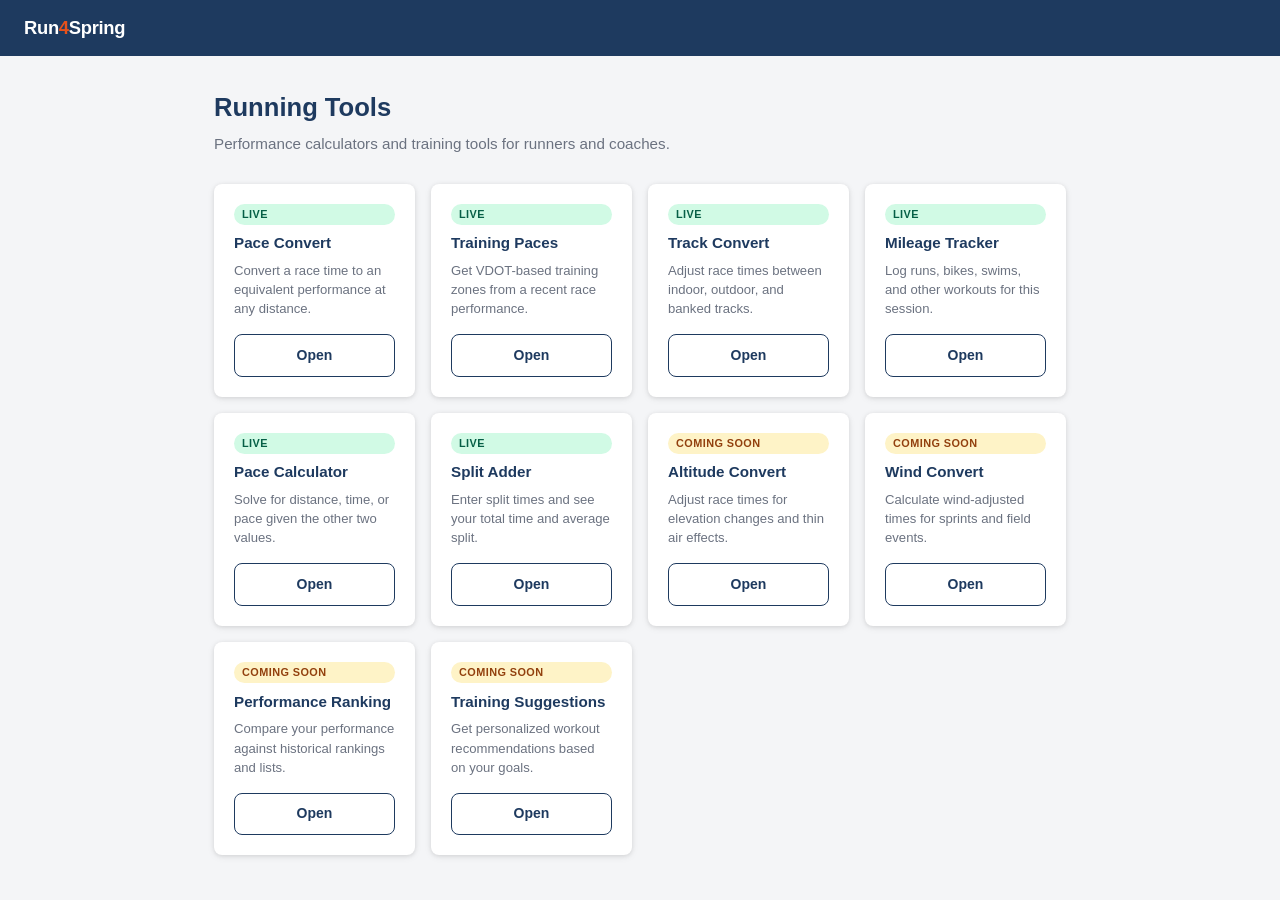
==== src/main/resources/static/index.html @ c2bf88f1 "Bug Fixes: - Removed self-referential dependency in pom.xml (was preventing the server from building" ====
<!DOCTYPE html>
<html lang="en">
<head>
  <meta charset="UTF-8">
  <meta name="viewport" content="width=device-width, initial-scale=1.0">
  <title>Run4Spring</title>
  <link rel="stylesheet" href="styles.css">
</head>
<body>
  <nav class="navbar">
    <a href="/" class="nav-brand">Run<span>4</span>Spring</a>
  </nav>
  <main class="container">
    <div class="page-header">
      <h1>Running Tools</h1>
      <p>Performance calculators and training tools for runners and coaches.</p>
    </div>
    <div class="feature-grid">

      <div class="feature-card">
        <span class="badge badge-live">Live</span>
        <h3>Pace Convert</h3>
        <p>Convert a race time to an equivalent performance at any distance.</p>
        <a href="/pace-convert.html" class="btn btn-outline">Open</a>
      </div>

      <div class="feature-card">
        <span class="badge badge-live">Live</span>
        <h3>Training Paces</h3>
        <p>Get VDOT-based training zones from a recent race performance.</p>
        <a href="/training-paces.html" class="btn btn-outline">Open</a>
      </div>

      <div class="feature-card">
        <span class="badge badge-live">Live</span>
        <h3>Track Convert</h3>
        <p>Adjust race times between indoor, outdoor, and banked tracks.</p>
        <a href="/track-convert.html" class="btn btn-outline">Open</a>
      </div>

      <div class="feature-card">
        <span class="badge badge-live">Live</span>
        <h3>Mileage Tracker</h3>
        <p>Log runs, bikes, swims, and other workouts for this session.</p>
        <a href="/mileage-tracker.html" class="btn btn-outline">Open</a>
      </div>

      <div class="feature-card">
        <span class="badge badge-live">Live</span>
        <h3>Pace Calculator</h3>
        <p>Solve for distance, time, or pace given the other two values.</p>
        <a href="/pace-calculator.html" class="btn btn-outline">Open</a>
      </div>

      <div class="feature-card">
        <span class="badge badge-live">Live</span>
        <h3>Split Adder</h3>
        <p>Enter split times and see your total time and average split.</p>
        <a href="/split-adder.html" class="btn btn-outline">Open</a>
      </div>

      <div class="feature-card">
        <span class="badge badge-soon">Coming Soon</span>
        <h3>Altitude Convert</h3>
        <p>Adjust race times for elevation changes and thin air effects.</p>
        <a href="/altitude-convert.html" class="btn btn-outline">Open</a>
      </div>

      <div class="feature-card">
        <span class="badge badge-soon">Coming Soon</span>
        <h3>Wind Convert</h3>
        <p>Calculate wind-adjusted times for sprints and field events.</p>
        <a href="/wind-convert.html" class="btn btn-outline">Open</a>
      </div>

      <div class="feature-card">
        <span class="badge badge-soon">Coming Soon</span>
        <h3>Performance Ranking</h3>
        <p>Compare your performance against historical rankings and lists.</p>
        <a href="/perf-ranking.html" class="btn btn-outline">Open</a>
      </div>

      <div class="feature-card">
        <span class="badge badge-soon">Coming Soon</span>
        <h3>Training Suggestions</h3>
        <p>Get personalized workout recommendations based on your goals.</p>
        <a href="/training-suggestions.html" class="btn btn-outline">Open</a>
      </div>

    </div>
  </main>
</body>
</html>
---- src/main/resources/static/styles.css ----
*, *::before, *::after { box-sizing: border-box; margin: 0; padding: 0; }

:root {
  --primary: #1e3a5f;
  --accent: #e8511a;
  --bg: #f4f5f7;
  --surface: #fff;
  --text: #2c3e50;
  --muted: #6b7280;
  --border: #d1d5db;
  --success: #27ae60;
  --error: #c0392b;
  --radius: 8px;
  --shadow: 0 1px 4px rgba(0,0,0,.1), 0 2px 8px rgba(0,0,0,.06);
}

body {
  font-family: -apple-system, BlinkMacSystemFont, "Segoe UI", Roboto, sans-serif;
  background: var(--bg);
  color: var(--text);
  line-height: 1.55;
  min-height: 100vh;
}

/* ── Nav ─────────────────────────────── */
.navbar {
  background: var(--primary);
  padding: 0 1.5rem;
  height: 56px;
  display: flex;
  align-items: center;
  justify-content: space-between;
  position: sticky;
  top: 0;
  z-index: 100;
}
.nav-brand {
  font-size: 1.15rem;
  font-weight: 700;
  color: #fff;
  text-decoration: none;
  letter-spacing: -0.3px;
}
.nav-brand span { color: var(--accent); }
.nav-links a {
  color: #b8c8d8;
  text-decoration: none;
  margin-left: 1.5rem;
  font-size: 0.875rem;
  transition: color .15s;
}
.nav-links a:hover { color: #fff; }

/* ── Layout ──────────────────────────── */
.container { max-width: 900px; margin: 0 auto; padding: 2rem 1.5rem; }

.page-header { margin-bottom: 1.75rem; }
.page-header h1 { font-size: 1.6rem; font-weight: 700; color: var(--primary); }
.page-header p { color: var(--muted); margin-top: 0.3rem; font-size: 0.95rem; }

/* ── Cards ───────────────────────────── */
.card {
  background: var(--surface);
  border-radius: var(--radius);
  box-shadow: var(--shadow);
  padding: 1.5rem;
}
.card + .card { margin-top: 1.25rem; }
.card-title {
  font-size: 0.8rem;
  font-weight: 700;
  text-transform: uppercase;
  letter-spacing: 0.06em;
  color: var(--muted);
  margin-bottom: 1.25rem;
}

/* ── Feature grid (home) ─────────────── */
.feature-grid {
  display: grid;
  grid-template-columns: repeat(auto-fill, minmax(195px, 1fr));
  gap: 1rem;
}
.feature-card {
  background: var(--surface);
  border-radius: var(--radius);
  box-shadow: var(--shadow);
  padding: 1.25rem;
  display: flex;
  flex-direction: column;
  gap: 0.4rem;
  transition: box-shadow .15s, transform .15s;
}
.feature-card:hover {
  box-shadow: 0 4px 16px rgba(0,0,0,.12);
  transform: translateY(-1px);
}
.feature-card h3 { font-size: 0.95rem; font-weight: 700; color: var(--primary); }
.feature-card p { font-size: 0.82rem; color: var(--muted); flex: 1; line-height: 1.45; }
.feature-card .btn { margin-top: 0.6rem; text-align: center; }

/* ── Badges ──────────────────────────── */
.badge {
  display: inline-block;
  font-size: 0.68rem;
  font-weight: 700;
  padding: 2px 8px;
  border-radius: 99px;
  text-transform: uppercase;
  letter-spacing: 0.04em;
}
.badge-live { background: #d1fae5; color: #065f46; }
.badge-soon { background: #fef3c7; color: #92400e; }

/* ── Forms ───────────────────────────── */
.form-group { margin-bottom: 1.1rem; }
.form-group label {
  display: block;
  font-size: 0.85rem;
  font-weight: 600;
  margin-bottom: 0.35rem;
  color: var(--text);
}
.form-hint { font-size: 0.75rem; color: var(--muted); margin-top: 0.25rem; }

input[type="text"],
input[type="number"],
select,
textarea {
  width: 100%;
  padding: 0.55rem 0.75rem;
  border: 1.5px solid var(--border);
  border-radius: var(--radius);
  font-size: 0.9rem;
  background: #fff;
  color: var(--text);
  transition: border-color .15s, box-shadow .15s;
}
input:focus, select:focus, textarea:focus {
  outline: none;
  border-color: var(--primary);
  box-shadow: 0 0 0 3px rgba(30,58,95,.12);
}
input:disabled, select:disabled {
  background: #f3f4f6;
  color: var(--muted);
  cursor: not-allowed;
}

.form-row { display: grid; grid-template-columns: 1fr 1fr; gap: 1rem; }
.form-row-3 { display: grid; grid-template-columns: 1fr 1fr 1fr; gap: 1rem; }

.radio-group { display: flex; gap: 1rem; }
.radio-group label {
  display: flex;
  align-items: center;
  gap: 0.35rem;
  font-weight: 400;
  cursor: pointer;
}
.radio-group input[type="radio"] { width: auto; }

/* ── Buttons ─────────────────────────── */
.btn {
  display: inline-block;
  padding: 0.6rem 1.3rem;
  border-radius: var(--radius);
  font-size: 0.875rem;
  font-weight: 600;
  cursor: pointer;
  text-decoration: none;
  border: none;
  transition: filter .15s, box-shadow .15s;
  white-space: nowrap;
}
.btn-primary { background: var(--accent); color: #fff; }
.btn-primary:hover { filter: brightness(1.08); }
.btn-primary:active { filter: brightness(0.95); }
.btn-outline { background: transparent; color: var(--primary); border: 1.5px solid var(--primary); }
.btn-outline:hover { background: var(--primary); color: #fff; }
.btn-sm { padding: 0.35rem 0.8rem; font-size: 0.8rem; }
.btn-danger { background: var(--error); color: #fff; }
.btn-danger:hover { filter: brightness(1.1); }
.btn:disabled { opacity: 0.6; cursor: not-allowed; filter: none; }

/* ── Results ─────────────────────────── */
.result { display: none; }
.result.visible { display: block; }

.result-big { font-size: 2.2rem; font-weight: 800; color: var(--primary); line-height: 1.1; }
.result-sub { font-size: 0.85rem; color: var(--muted); margin-top: 0.25rem; }

.result-row {
  display: flex;
  justify-content: space-between;
  align-items: center;
  padding: 0.6rem 0;
  border-bottom: 1px solid #f0f0f0;
}
.result-row:last-child { border-bottom: none; }
.result-label { font-size: 0.85rem; color: var(--muted); }
.result-value { font-size: 0.95rem; font-weight: 600; }

/* ── Training paces table ────────────── */
.paces-grid { display: grid; grid-template-columns: 1fr 1fr; gap: 0; }
.paces-table { width: 100%; border-collapse: collapse; font-size: 0.875rem; }
.paces-table th {
  background: var(--primary);
  color: #fff;
  padding: 0.55rem 0.85rem;
  text-align: left;
  font-weight: 600;
  font-size: 0.8rem;
  text-transform: uppercase;
  letter-spacing: 0.04em;
}
.paces-table td { padding: 0.55rem 0.85rem; border-bottom: 1px solid #f0f0f0; }
.paces-table tr:last-child td { border-bottom: none; }
.paces-table tr:nth-child(even) td { background: #f9fafb; }
.vdot-score {
  display: inline-flex;
  align-items: center;
  justify-content: center;
  width: 56px;
  height: 56px;
  background: var(--primary);
  color: #fff;
  border-radius: 50%;
  font-size: 1.3rem;
  font-weight: 800;
  margin-bottom: 0.75rem;
}

/* ── Mileage tracker ─────────────────── */
.activity-list { margin-top: 1.25rem; }
.activity-item {
  background: var(--surface);
  border-radius: var(--radius);
  box-shadow: var(--shadow);
  padding: 1rem 1.25rem;
  margin-bottom: 0.75rem;
}
.activity-item-header {
  display: flex;
  justify-content: space-between;
  align-items: center;
  margin-bottom: 0.4rem;
}
.activity-title { font-weight: 700; font-size: 0.95rem; }
.activity-type {
  font-size: 0.75rem;
  font-weight: 700;
  text-transform: uppercase;
  letter-spacing: 0.05em;
  color: var(--accent);
}
.activity-meta { font-size: 0.82rem; color: var(--muted); display: flex; gap: 1.25rem; flex-wrap: wrap; }

/* ── Split adder ─────────────────────── */
.split-list { list-style: none; }
.split-item {
  display: flex;
  align-items: center;
  justify-content: space-between;
  padding: 0.5rem 0;
  border-bottom: 1px solid #f0f0f0;
}
.split-item:last-child { border-bottom: none; }
.split-num { font-size: 0.75rem; color: var(--muted); width: 28px; }
.split-time { font-weight: 600; flex: 1; }
.split-total { font-size: 2rem; font-weight: 800; color: var(--primary); }

/* ── Stub / coming soon ──────────────── */
.stub-box { text-align: center; padding: 4rem 2rem; }
.stub-badge { margin-bottom: 1.25rem; }
.stub-title { font-size: 1.5rem; font-weight: 700; color: var(--primary); margin-bottom: 0.5rem; }
.stub-desc { color: var(--muted); max-width: 420px; margin: 0 auto 1.5rem; line-height: 1.6; }

/* ── Messages ────────────────────────── */
.error-msg {
  color: var(--error);
  font-size: 0.85rem;
  margin-top: 0.75rem;
  padding: 0.6rem 0.85rem;
  background: #fdf2f2;
  border-radius: var(--radius);
  border-left: 3px solid var(--error);
  display: none;
}
.error-msg.visible { display: block; }

.info-note {
  font-size: 0.8rem;
  color: var(--muted);
  background: #f0f4f8;
  border-radius: var(--radius);
  padding: 0.6rem 0.85rem;
  margin-bottom: 1rem;
  border-left: 3px solid var(--primary);
}

.empty-state { text-align: center; color: var(--muted); padding: 2rem; font-size: 0.9rem; }
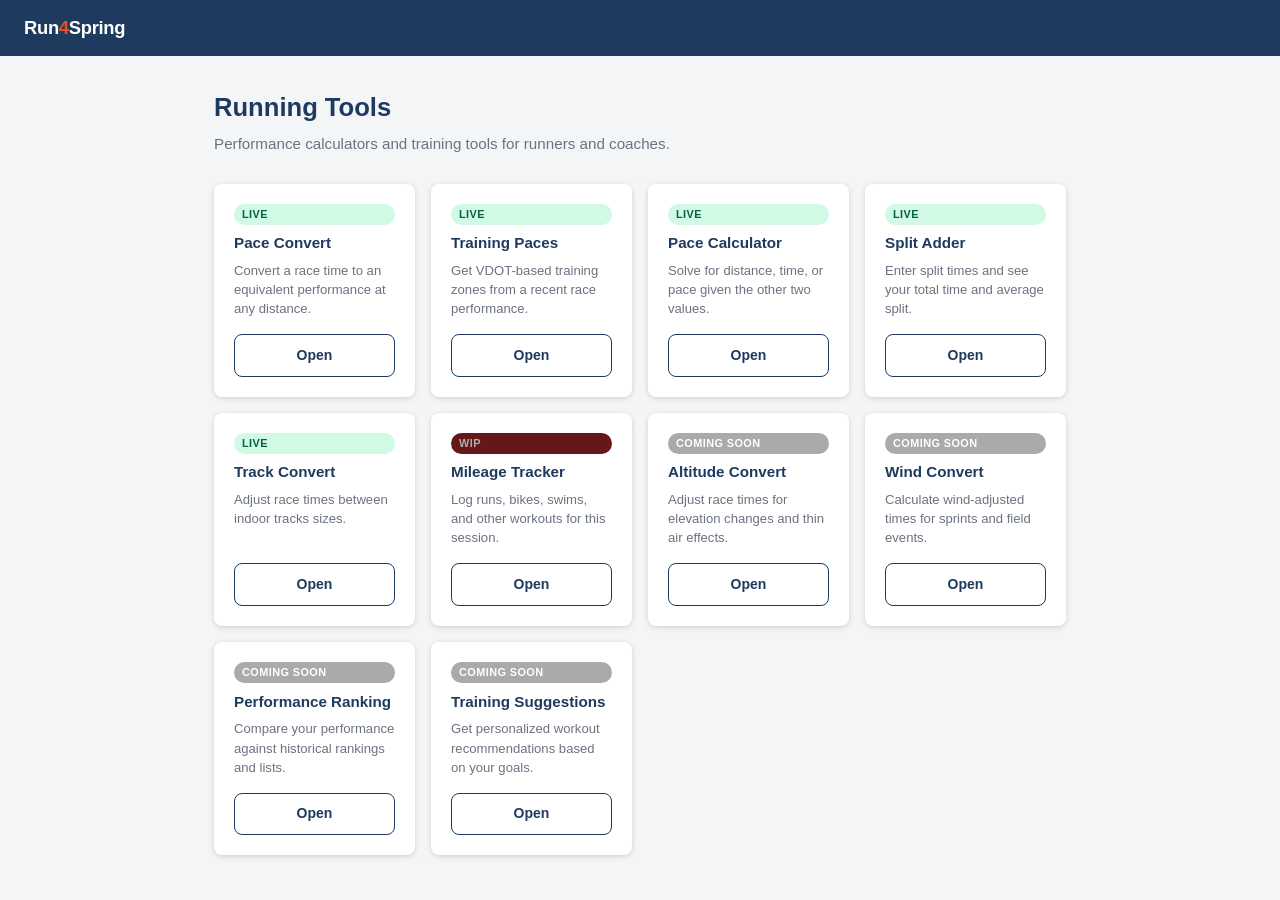
==== commit 9275d7e5: "UI Intuitiveness Fixes" ====
--- a/src/main/resources/static/index.html
+++ b/src/main/resources/static/index.html
@@ -33,20 +33,6 @@
 
       <div class="feature-card">
         <span class="badge badge-live">Live</span>
-        <h3>Track Convert</h3>
-        <p>Adjust race times between indoor, outdoor, and banked tracks.</p>
-        <a href="/track-convert.html" class="btn btn-outline">Open</a>
-      </div>
-
-      <div class="feature-card">
-        <span class="badge badge-live">Live</span>
-        <h3>Mileage Tracker</h3>
-        <p>Log runs, bikes, swims, and other workouts for this session.</p>
-        <a href="/mileage-tracker.html" class="btn btn-outline">Open</a>
-      </div>
-
-      <div class="feature-card">
-        <span class="badge badge-live">Live</span>
         <h3>Pace Calculator</h3>
         <p>Solve for distance, time, or pace given the other two values.</p>
         <a href="/pace-calculator.html" class="btn btn-outline">Open</a>
@@ -57,6 +43,20 @@
         <h3>Split Adder</h3>
         <p>Enter split times and see your total time and average split.</p>
         <a href="/split-adder.html" class="btn btn-outline">Open</a>
+      </div>
+
+      <div class="feature-card">
+        <span class="badge badge-live">Live</span>
+        <h3>Track Convert</h3>
+        <p>Adjust race times between indoor tracks sizes.</p>
+        <a href="/track-convert.html" class="btn btn-outline">Open</a>
+      </div>
+
+      <div class="feature-card">
+        <span class="badge badge-wip">WIP</span>
+        <h3>Mileage Tracker</h3>
+        <p>Log runs, bikes, swims, and other workouts for this session.</p>
+        <a href="/mileage-tracker.html" class="btn btn-outline">Open</a>
       </div>
 
       <div class="feature-card">
--- a/src/main/resources/static/styles.css
+++ b/src/main/resources/static/styles.css
@@ -110,7 +110,8 @@
   letter-spacing: 0.04em;
 }
 .badge-live { background: #d1fae5; color: #065f46; }
-.badge-soon { background: #fef3c7; color: #92400e; }
+.badge-soon { background: #aaaaaa; color: #ffffff; }
+.badge-wip { background: #651818; color: #afafaf; }
 
 /* ── Forms ───────────────────────────── */
 .form-group { margin-bottom: 1.1rem; }
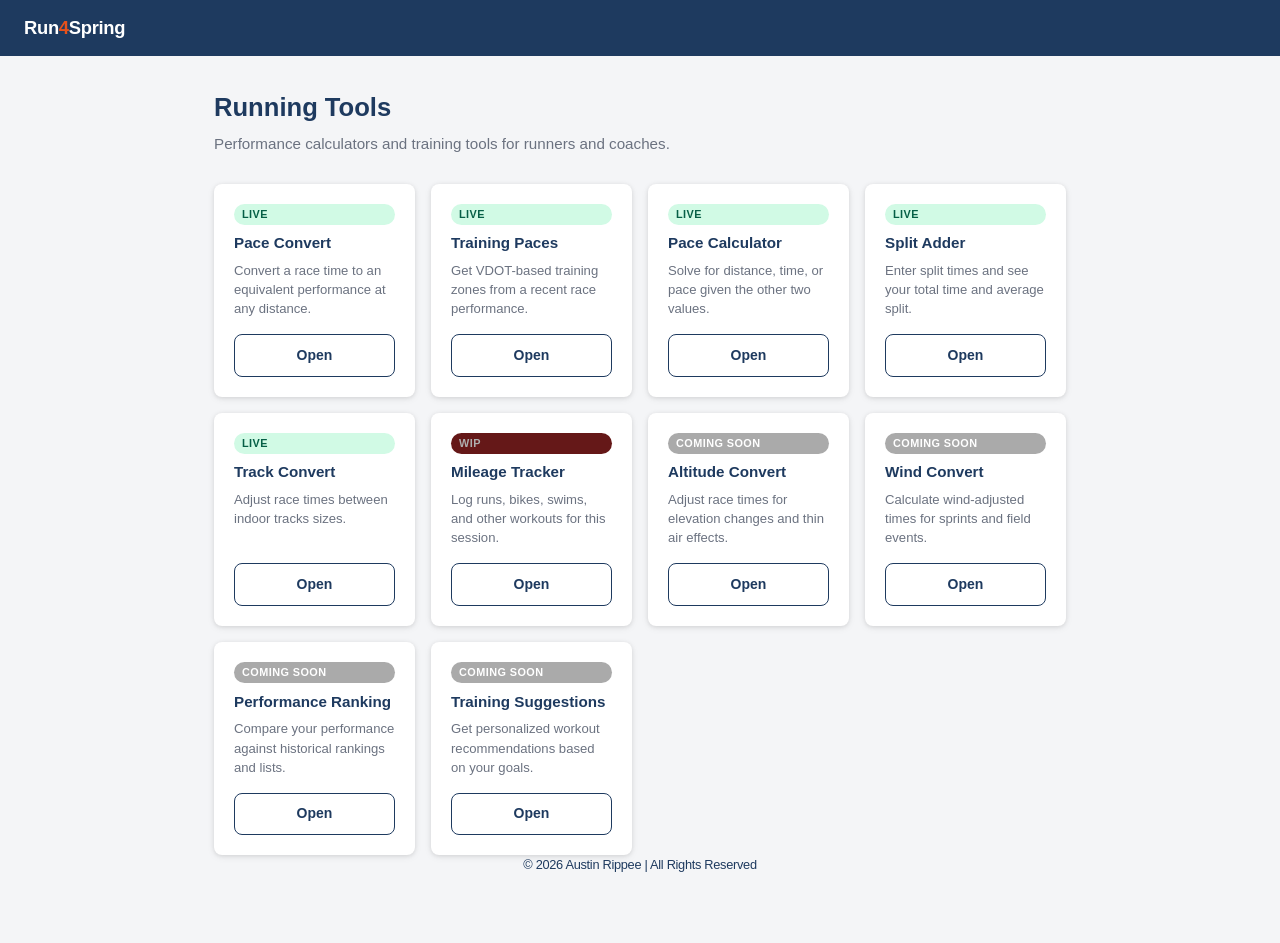
==== commit 72d0bfd8: "Added footer" ====
--- a/src/main/resources/static/index.html
+++ b/src/main/resources/static/index.html
@@ -89,5 +89,9 @@
 
     </div>
   </main>
+
+  <footer class="footer">
+    <p>&copy; 2026 Austin Rippee | All Rights Reserved</p>
+  </footer>
 </body>
 </html>
--- a/src/main/resources/static/styles.css
+++ b/src/main/resources/static/styles.css
@@ -300,4 +300,21 @@
   border-left: 3px solid var(--primary);
 }
 
-.empty-state { text-align: center; color: var(--muted); padding: 2rem; font-size: 0.9rem; }+.empty-state { text-align: center; color: var(--muted); padding: 2rem; font-size: 0.9rem; }
+
+.footer {
+  font-size: 0.8rem;
+  z-index: 100;
+  color: #1E3A5FFF;
+  letter-spacing: -0.3px;
+  font-weight: 200;
+  position: sticky;
+  bottom: 0.5rem;
+  width: 100%;
+  height: 56px;
+  padding: 0 1.5rem;
+  display: flex;
+  align-items: center;
+  justify-content: center; /* or space-between */
+  gap: 0.75rem;
+}
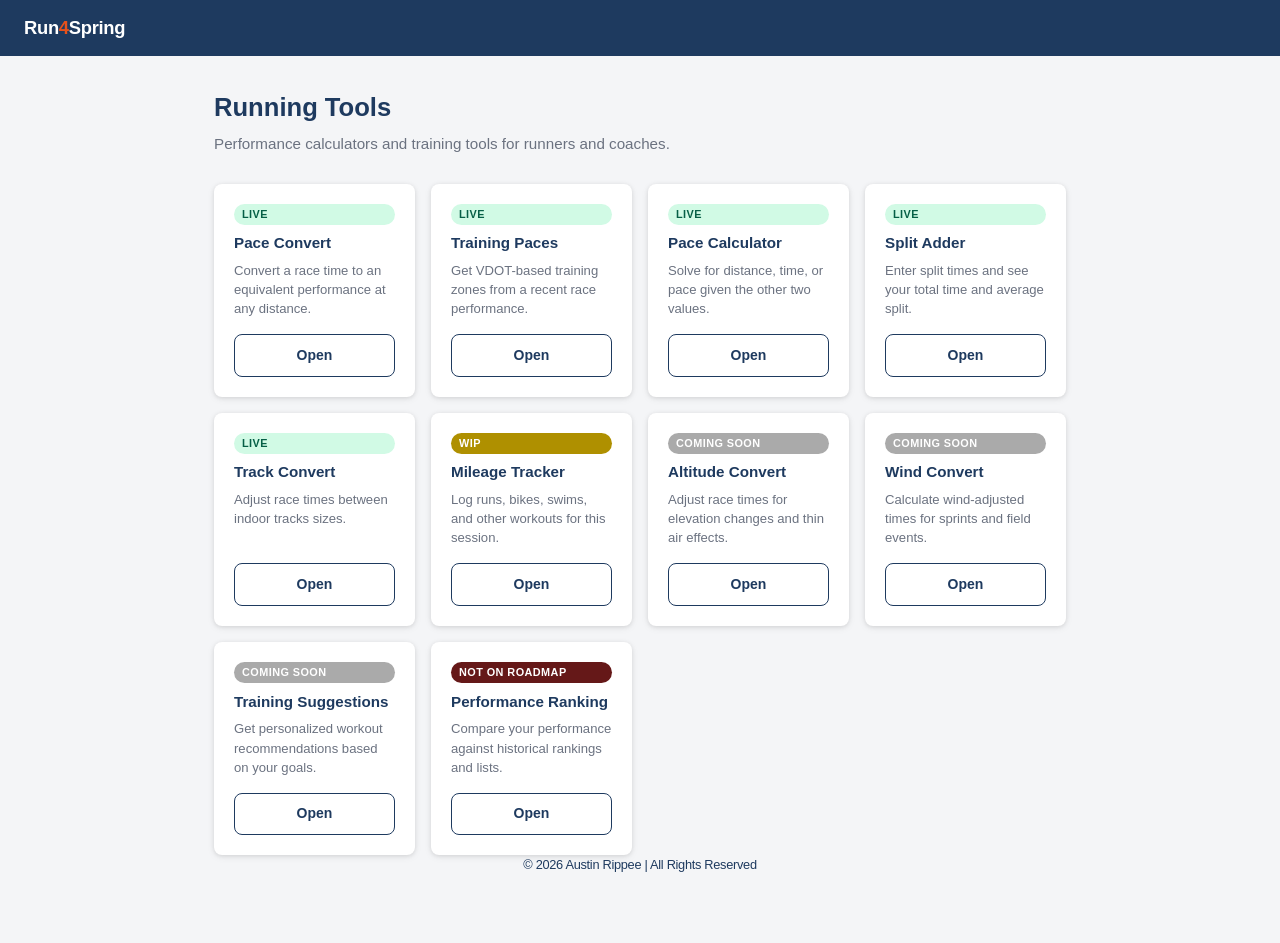
==== commit 0d943d63: "Fixed HTML colors, added JVM crash logging, and switched to absolute SQLite path" ====
--- a/src/main/resources/static/index.html
+++ b/src/main/resources/static/index.html
@@ -75,16 +75,16 @@
 
       <div class="feature-card">
         <span class="badge badge-soon">Coming Soon</span>
+        <h3>Training Suggestions</h3>
+        <p>Get personalized workout recommendations based on your goals.</p>
+        <a href="/training-suggestions.html" class="btn btn-outline">Open</a>
+      </div>
+
+      <div class="feature-card">
+        <span class="badge badge-roadmap">Not on roadmap</span>
         <h3>Performance Ranking</h3>
         <p>Compare your performance against historical rankings and lists.</p>
         <a href="/perf-ranking.html" class="btn btn-outline">Open</a>
-      </div>
-
-      <div class="feature-card">
-        <span class="badge badge-soon">Coming Soon</span>
-        <h3>Training Suggestions</h3>
-        <p>Get personalized workout recommendations based on your goals.</p>
-        <a href="/training-suggestions.html" class="btn btn-outline">Open</a>
       </div>
 
     </div>
--- a/src/main/resources/static/styles.css
+++ b/src/main/resources/static/styles.css
@@ -111,7 +111,8 @@
 }
 .badge-live { background: #d1fae5; color: #065f46; }
 .badge-soon { background: #aaaaaa; color: #ffffff; }
-.badge-wip { background: #651818; color: #afafaf; }
+.badge-wip { background: #af9000; color: #ffffff; }
+.badge-roadmap { background: #651818; color: #ffffff; }
 
 /* ── Forms ───────────────────────────── */
 .form-group { margin-bottom: 1.1rem; }
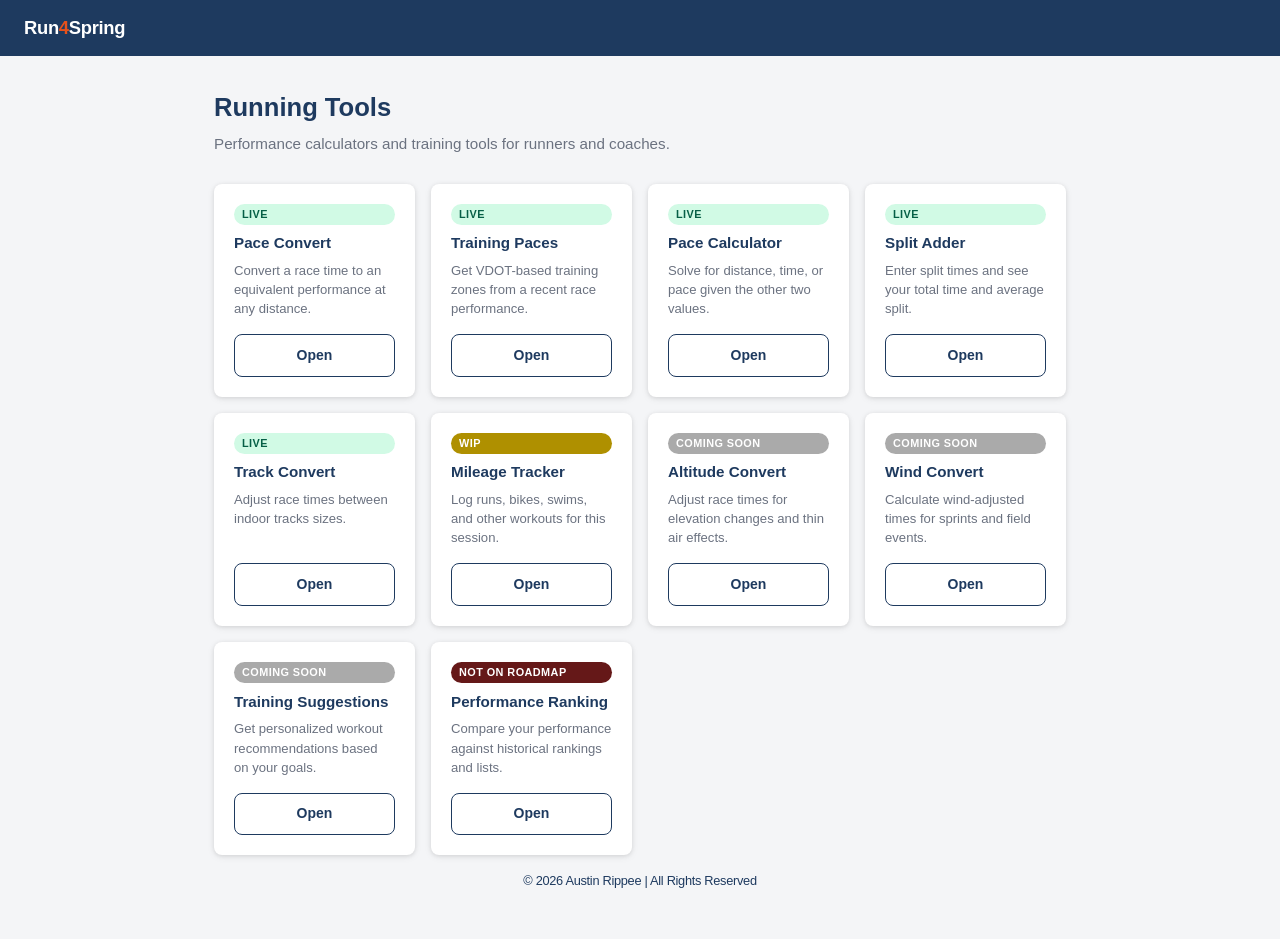
==== commit 3ed7c440: "Fixed footer element" ====
--- a/src/main/resources/static/index.html
+++ b/src/main/resources/static/index.html
@@ -4,7 +4,7 @@
   <meta charset="UTF-8">
   <meta name="viewport" content="width=device-width, initial-scale=1.0">
   <title>Run4Spring</title>
-  <link rel="stylesheet" href="styles.css">
+  <link rel="stylesheet" href="styles.css?v=0.1.2">
 </head>
 <body>
   <nav class="navbar">
@@ -88,10 +88,11 @@
       </div>
 
     </div>
-  </main>
+
 
   <footer class="footer">
     <p>&copy; 2026 Austin Rippee | All Rights Reserved</p>
   </footer>
+  </main>
 </body>
 </html>
--- a/src/main/resources/static/styles.css
+++ b/src/main/resources/static/styles.css
@@ -20,7 +20,11 @@
   color: var(--text);
   line-height: 1.55;
   min-height: 100vh;
-}
+  display: flex;
+  flex-direction: column;
+}
+
+main { flex: 1; width: 100%; }
 
 /* ── Nav ─────────────────────────────── */
 .navbar {
@@ -305,17 +309,10 @@
 
 .footer {
   font-size: 0.8rem;
-  z-index: 100;
   color: #1E3A5FFF;
   letter-spacing: -0.3px;
   font-weight: 200;
-  position: sticky;
-  bottom: 0.5rem;
-  width: 100%;
-  height: 56px;
-  padding: 0 1.5rem;
-  display: flex;
-  align-items: center;
-  justify-content: center; /* or space-between */
-  gap: 0.75rem;
+  padding: 1rem 1.5rem;
+  text-align: center;
+  flex-shrink: 0;
 }
